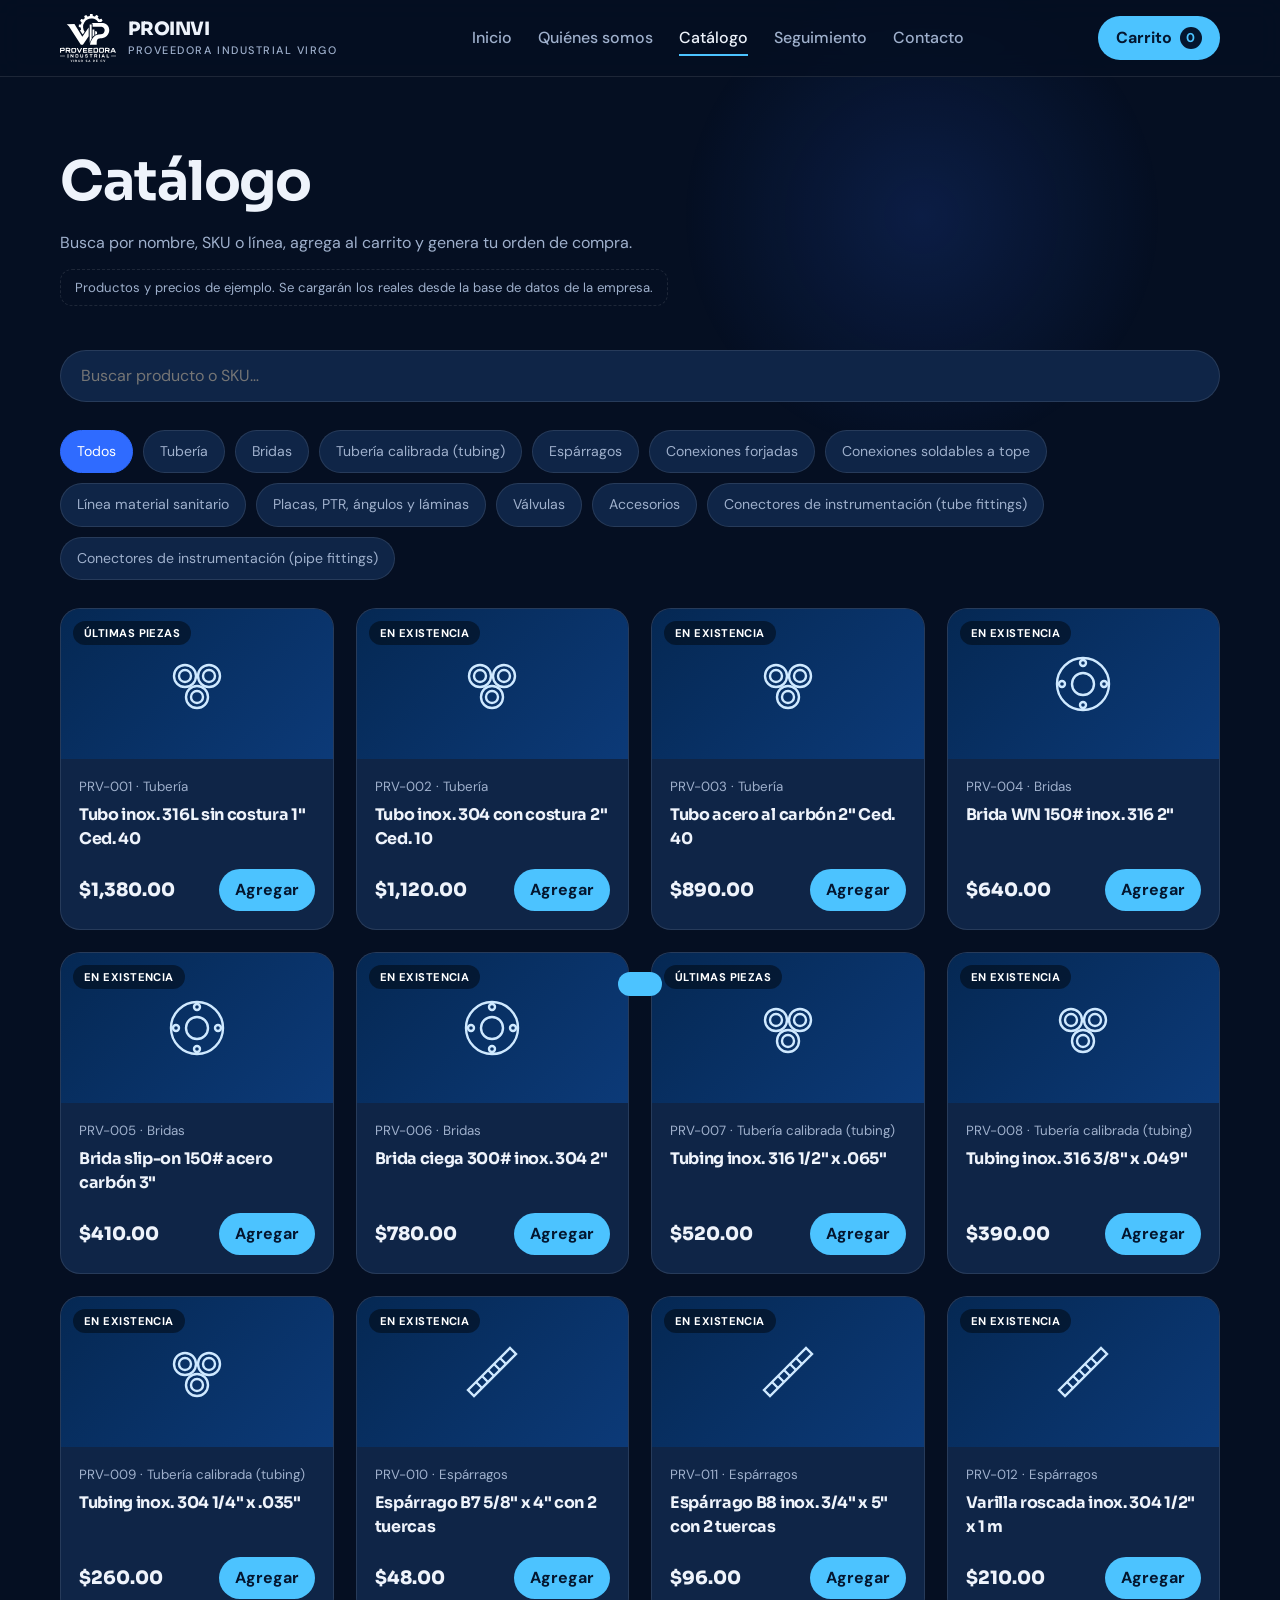
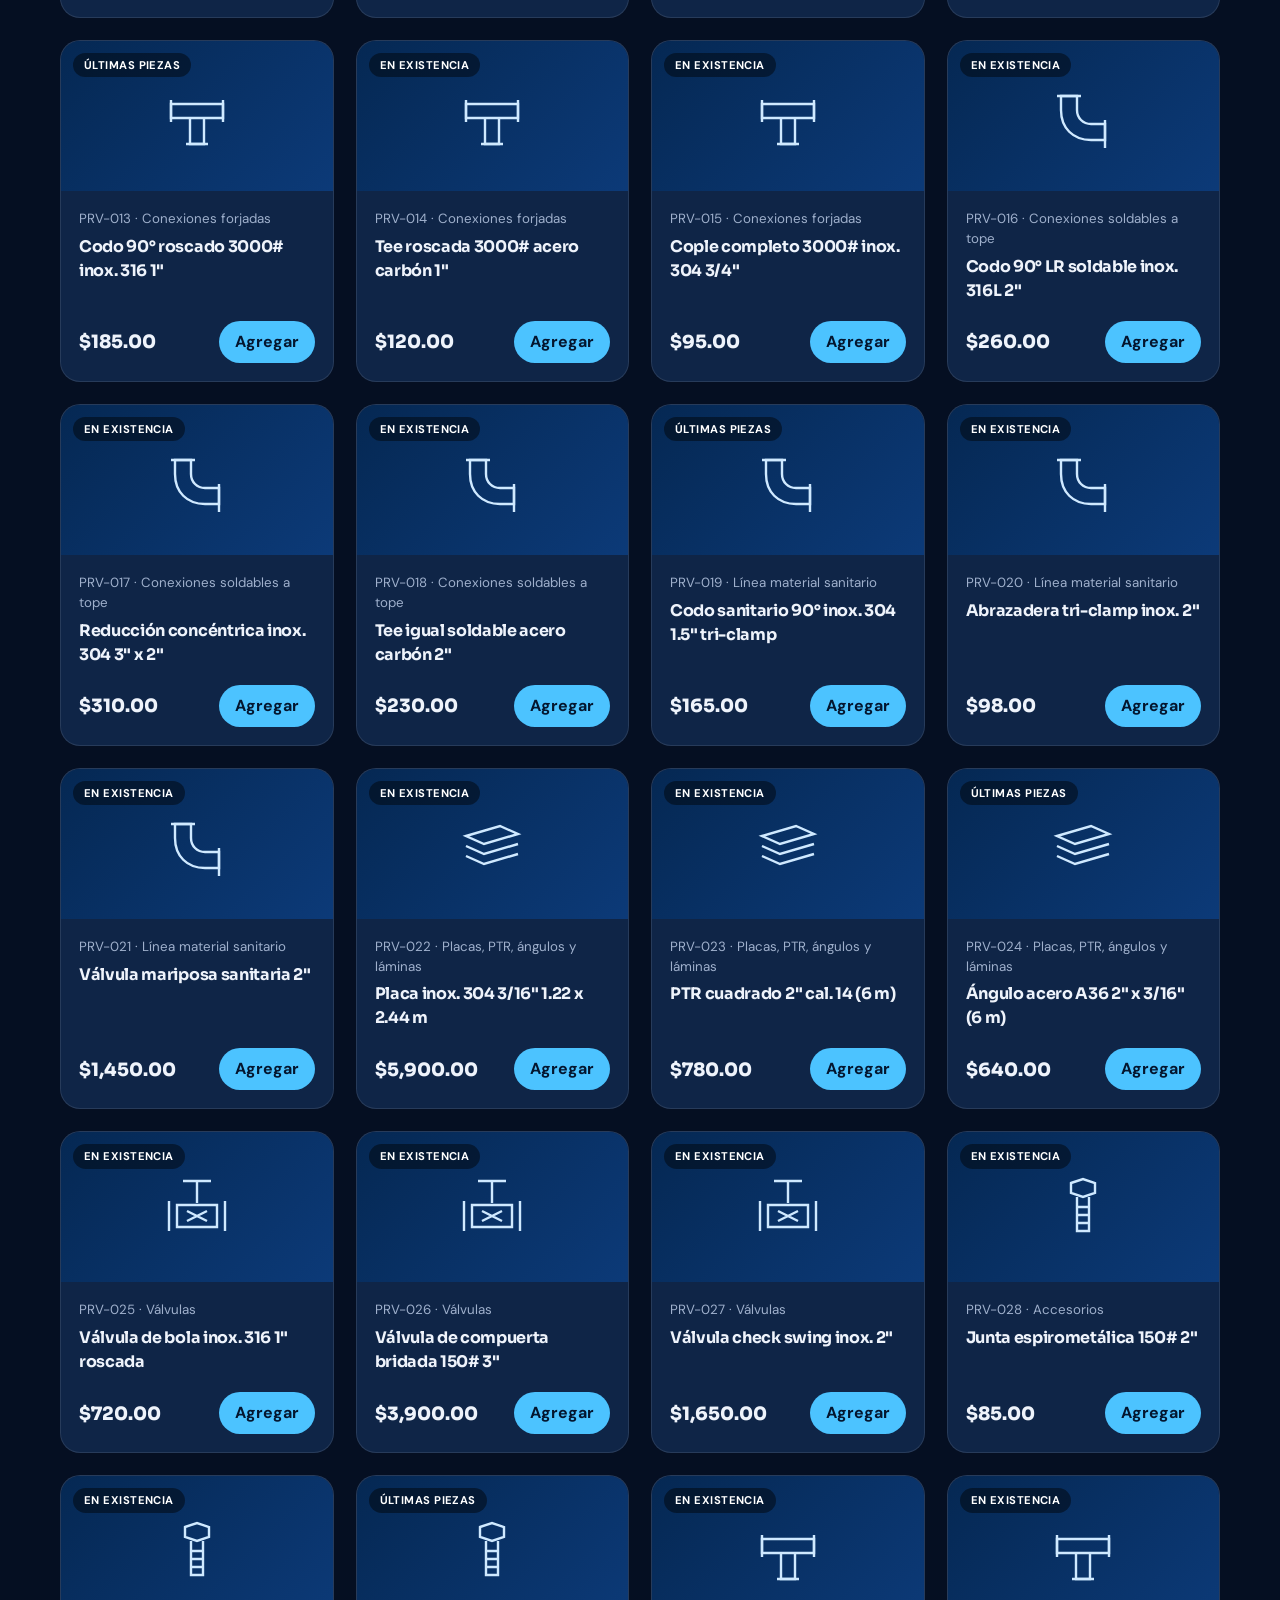
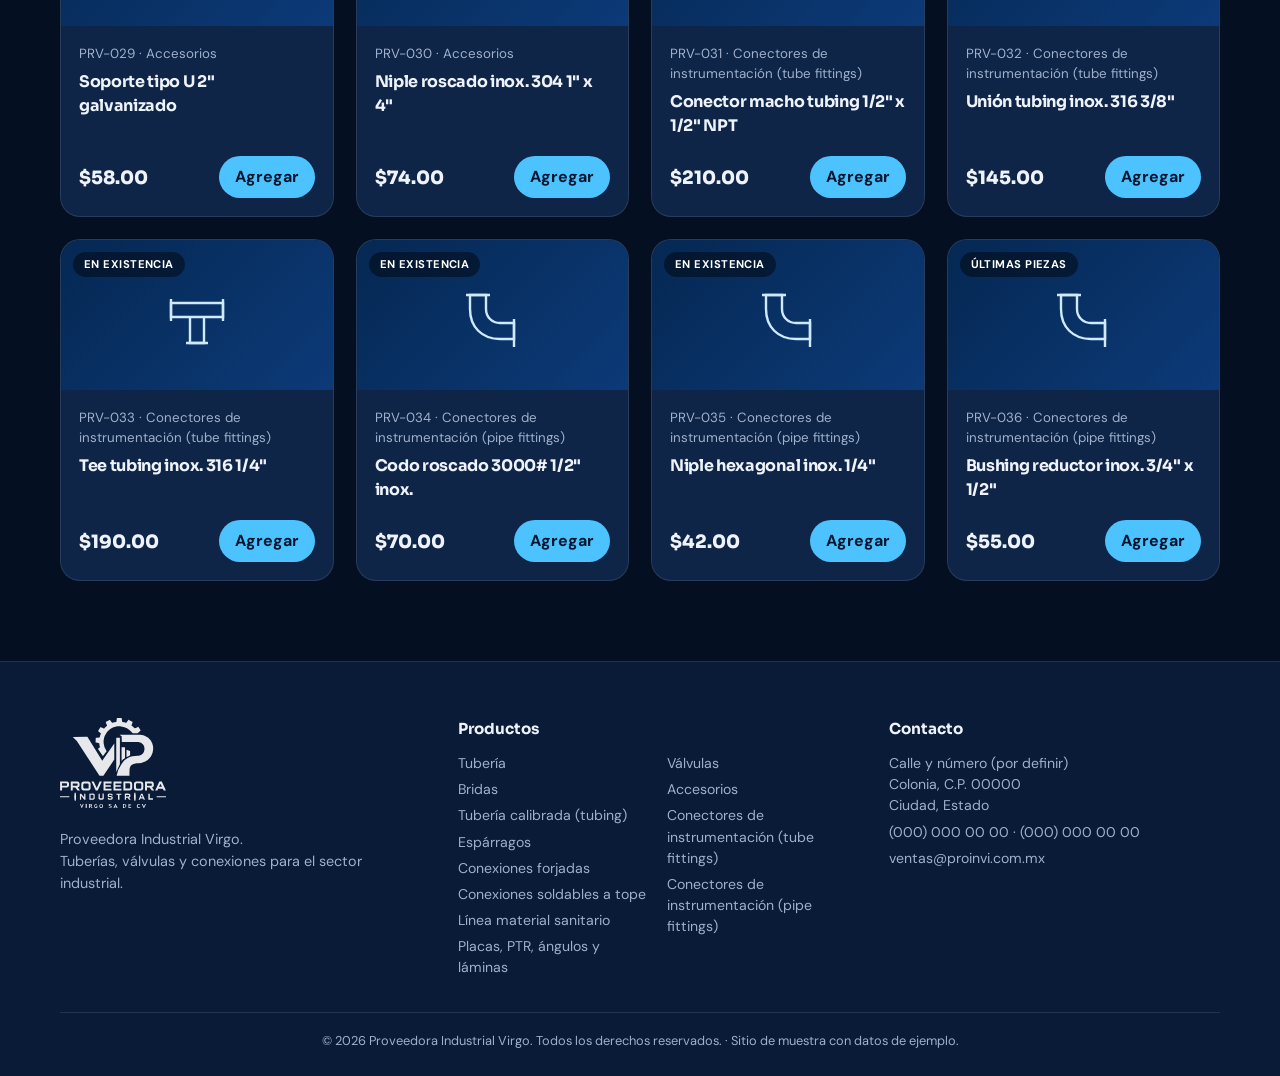
==== catalogo.html @ 3c8f29a6 "Add files via upload" ====
<!DOCTYPE html>
<html lang="es">
<head>
<meta charset="UTF-8">
<meta name="viewport" content="width=device-width, initial-scale=1">
<title>Catálogo | Proinvi</title>
<meta name="description" content="Catálogo en línea de tuberías, válvulas y conexiones industriales.">
<link rel="icon" href="assets/logo.svg" type="image/svg+xml">
<link rel="preconnect" href="https://fonts.googleapis.com">
<link href="https://fonts.googleapis.com/css2?family=DM+Sans:wght@400;500;700&family=Sora:wght@600;800&display=swap" rel="stylesheet">
<link rel="stylesheet" href="style.css">
</head>
<body data-page="catalogo">

<div class="page-h"><div class="wrap">
  <h1>Catálogo</h1>
  <p>Busca por nombre, SKU o línea, agrega al carrito y genera tu orden de compra.</p>
  <span class="note">Productos y precios de ejemplo. Se cargarán los reales desde la base de datos de la empresa.</span>
</div></div>

<section style="padding-top:34px">
  <div class="wrap">
    <div class="tools"><input class="search" id="q" type="search" placeholder="Buscar producto o SKU…"></div>
    <div class="chips" id="chips"></div>
    <div class="grid" id="grid"></div>
  </div>
</section>

<script src="app.js"></script>
</body>
</html>
---- style.css ----
:root{
  --bg:#050f22; --bg2:#0a1b38; --card:#0f2547; --line:rgba(255,255,255,.1);
  --txt:#eef3fb; --muted:#9fb0cc; --accent:#4cc3ff; --accent2:#2f6bff; --navy:#052853; --steel:#56595c;
  --r:20px;
}
*{box-sizing:border-box;margin:0;padding:0}
html{scroll-behavior:smooth}
body{font-family:'DM Sans',system-ui,sans-serif;background:var(--bg);color:var(--txt);line-height:1.5;overflow-x:hidden}
h1,h2,h3,.brand b{font-family:'Sora',sans-serif;letter-spacing:-.02em}
a{color:inherit;text-decoration:none}
button{font:inherit;cursor:pointer;border:0;color:inherit;background:none}
img{max-width:100%;display:block}
.wrap{max-width:1200px;margin:0 auto;padding:0 20px}

#glow{position:fixed;width:520px;height:520px;border-radius:50%;pointer-events:none;z-index:0;
  background:radial-gradient(circle,rgba(47,107,255,.16),transparent 65%);transform:translate(-50%,-50%);left:72%;top:24%;transition:left .25s,top .25s}
.scroll-progress{position:fixed;inset:0 0 auto;height:3px;z-index:80;pointer-events:none}
.scroll-progress span{display:block;width:100%;height:100%;background:linear-gradient(90deg,var(--accent2),var(--accent));transform:scaleX(0);transform-origin:left;will-change:transform}

/* ---------- header ---------- */
header{position:sticky;top:0;z-index:50;backdrop-filter:blur(14px);background:rgba(5,15,34,.78);border-bottom:1px solid var(--line)}
.nav{display:flex;align-items:center;justify-content:space-between;height:76px;gap:16px}
.brand{display:flex;align-items:center;gap:12px}
.brand .lg{display:grid;place-items:center}
.brand .lg img{height:48px;width:auto;filter:brightness(0) invert(1)}
.brand b{font-size:1.15rem;font-weight:800;line-height:1.1}
.brand small{display:block;font-family:'DM Sans';font-weight:500;font-size:.68rem;letter-spacing:.14em;color:var(--muted);text-transform:uppercase}
.nav ul{display:flex;gap:26px;list-style:none;font-weight:500;color:var(--muted)}
.nav ul a{padding:6px 0;border-bottom:2px solid transparent;transition:.2s}
.nav ul a:hover{color:var(--txt)}
.nav ul a.on{color:var(--txt);border-color:var(--accent)}
.cart-btn{background:var(--accent);color:#04162f;font-weight:700;padding:10px 18px;border-radius:999px;display:flex;gap:8px;align-items:center;transition:transform .2s}
.cart-btn:hover{transform:scale(1.05)}
.cart-btn b{background:#04162f;color:var(--accent);border-radius:999px;min-width:22px;height:22px;display:grid;place-items:center;font-size:.8rem}
.burger{display:none;width:42px;height:42px;border-radius:12px;background:var(--card);font-size:1.3rem}

/* ---------- hero ---------- */
.hero{position:relative;padding:84px 0 70px;overflow:hidden;z-index:1}
.pipes{position:absolute;inset:0;opacity:.5;background:
  repeating-linear-gradient(90deg,transparent 0 118px,rgba(255,255,255,.035) 118px 120px),
  linear-gradient(180deg,transparent 60%,rgba(5,15,34,.9))}
.blob{position:absolute;border-radius:50%;filter:blur(80px);opacity:.5;animation:float 14s ease-in-out infinite}
.b1{width:440px;height:440px;background:var(--accent2);top:-140px;right:-80px}
.b2{width:320px;height:320px;background:var(--accent);bottom:-160px;left:-60px;animation-delay:-5s;opacity:.28}
@keyframes float{50%{transform:translate(40px,30px) scale(1.12)}}
.hero .wrap{position:relative;display:grid;grid-template-columns:1.2fr .8fr;gap:50px;align-items:center}
.tag{display:inline-flex;gap:8px;align-items:center;border:1px solid var(--line);background:rgba(255,255,255,.05);padding:7px 14px;border-radius:999px;font-size:.85rem;color:var(--muted)}
.tag i{width:8px;height:8px;border-radius:50%;background:var(--accent);box-shadow:0 0 12px var(--accent);animation:pulse 1.6s infinite}
@keyframes pulse{50%{opacity:.35}}
.hero h1{font-size:clamp(2.3rem,5.2vw,4.2rem);line-height:1.05;margin:22px 0}
.hero h1 em{font-style:normal;background:linear-gradient(90deg,var(--accent),#9be3ff);-webkit-background-clip:text;background-clip:text;color:transparent}
.hero p{color:var(--muted);font-size:1.1rem;max-width:540px}
.cta{display:flex;gap:14px;margin-top:32px;flex-wrap:wrap}
.btn{display:inline-block;padding:14px 26px;border-radius:999px;font-weight:700;transition:transform .2s,box-shadow .2s;text-align:center}
.btn:hover{transform:translateY(-3px)}
.btn.p{background:var(--accent);color:#04162f;box-shadow:0 10px 30px -8px rgba(76,195,255,.6)}
.btn.g{border:1px solid var(--line);background:rgba(255,255,255,.05)}
.stats{display:grid;gap:16px}
.stat{background:var(--card);border:1px solid var(--line);border-radius:var(--r);padding:22px 26px}
.stat{transition:transform .28s,border-color .28s,box-shadow .28s}
.stat:hover{transform:translateY(-5px);border-color:rgba(76,195,255,.38);box-shadow:0 16px 34px rgba(0,0,0,.2)}
.stat strong{font-family:'Sora';font-size:2.2rem;color:var(--accent)}
.stat span{color:var(--muted)}
.stat:nth-child(2){transform:translateX(26px)}
.stat:nth-child(2):hover{transform:translate(26px,-5px)}

.marquee{border-block:1px solid var(--line);background:var(--bg2);overflow:hidden;white-space:nowrap;position:relative;z-index:1}
.marquee div{display:inline-block;padding:16px 0;animation:slide 32s linear infinite;font-family:'Sora';font-weight:600;color:var(--muted)}
.marquee:hover div{animation-play-state:paused}
.marquee span{margin:0 28px}.marquee span::after{content:"✦";margin-left:56px;color:var(--accent)}
@keyframes slide{to{transform:translateX(-50%)}}

section{position:relative;z-index:1;padding:80px 0}
.alt{background:var(--bg2)}
.sec-h{display:flex;justify-content:space-between;align-items:end;gap:20px;flex-wrap:wrap;margin-bottom:34px}
.sec-h h2{font-size:clamp(1.8rem,3.4vw,2.7rem)}
.sec-h p{color:var(--muted)}
.page-h{padding:64px 0 10px;position:relative;z-index:1}
.page-h h1{font-size:clamp(2rem,4.4vw,3.4rem)}
.page-h p{color:var(--muted);margin-top:8px;max-width:640px}
.note{font-size:.82rem;color:var(--muted);border:1px dashed var(--line);border-radius:12px;padding:8px 14px;display:inline-block;margin-top:14px}

/* ---------- categorías (inicio) ---------- */
.cats{display:grid;grid-template-columns:repeat(auto-fill,minmax(250px,1fr));gap:20px}
.cat{background:var(--card);border:1px solid var(--line);border-radius:var(--r);padding:22px;display:flex;flex-direction:column;gap:14px;transition:transform .3s cubic-bezier(.2,.8,.2,1),border-color .25s,box-shadow .3s}
.cat:hover{transform:translateY(-8px);border-color:var(--accent)}
.cat .ic{height:120px;border-radius:14px;background:linear-gradient(135deg,var(--navy),#0c3a78);display:grid;place-items:center;color:#cfe9ff;overflow:hidden;position:relative}
.cat .ic svg{width:70px;height:70px;transition:transform .35s cubic-bezier(.2,.8,.2,1)}
.cat:hover .ic svg{transform:translateY(-5px) scale(1.08) rotate(-3deg)}
.cat .ic::after,.thumb::after{content:"";position:absolute;inset:0;background:linear-gradient(120deg,transparent 30%,rgba(255,255,255,.2) 50%,transparent 70%);transform:translateX(-120%);transition:transform .7s}
.cat:hover .ic::after,.prod:hover .thumb::after{transform:translateX(120%)}
.cat h3{font-size:1rem;text-transform:uppercase;letter-spacing:0;min-height:2.6em}
.cat .more{margin-top:auto;border:1px solid var(--line);border-radius:10px;padding:9px 0;text-align:center;font-weight:700;font-size:.82rem;letter-spacing:.06em;transition:.2s}
.cat:hover .more{background:var(--accent);color:#04162f;border-color:var(--accent)}

/* ---------- features ---------- */
.feats{display:grid;grid-template-columns:repeat(auto-fit,minmax(260px,1fr));gap:22px}
.feat{background:var(--card);border:1px solid var(--line);border-radius:var(--r);padding:30px;transition:transform .28s,border-color .28s,box-shadow .28s}
.feat:hover{transform:translateY(-6px);border-color:rgba(76,195,255,.38);box-shadow:0 16px 34px rgba(0,0,0,.18)}
.feat svg{width:46px;height:46px;color:var(--accent);margin-bottom:14px}
.feat svg{transition:transform .3s}
.feat:hover svg{transform:scale(1.08) rotate(-6deg)}
.feat h3{margin-bottom:6px}
.feat p{color:var(--muted);font-size:.96rem}

/* ---------- quiénes somos ---------- */
.split{display:grid;grid-template-columns:1fr 1fr;border:1px solid var(--line);border-radius:28px;overflow:hidden;margin-bottom:22px}
.split .img{min-height:280px;background:linear-gradient(135deg,var(--navy),#0c3a78);display:grid;place-items:center;color:rgba(255,255,255,.35);font-size:.85rem;text-align:center;padding:20px}
.split .txt{padding:44px;background:var(--card)}
.split .txt h2{margin-bottom:12px;font-size:2rem}
.split .txt p{color:var(--muted)}
.split.rev .img{order:2}
.split.navy .txt{background:var(--navy)}
.values{display:grid;grid-template-columns:repeat(auto-fit,minmax(220px,1fr));gap:18px;margin-top:10px}
.values div{background:var(--card);border:1px solid var(--line);border-radius:var(--r);padding:22px}
.values b{font-family:'Sora';color:var(--accent)}
.values p{color:var(--muted);font-size:.95rem;margin-top:4px}

/* ---------- catálogo ---------- */
.tools{display:flex;gap:14px;flex-wrap:wrap;margin-bottom:28px}
.search{flex:1;min-width:220px;background:var(--card);border:1px solid var(--line);border-radius:999px;padding:13px 20px;color:var(--txt);font:inherit;outline:none}
.search:focus{border-color:var(--accent2)}
.chips{display:flex;gap:10px;flex-wrap:wrap;margin-bottom:28px}
.chip{padding:10px 16px;border-radius:999px;background:var(--card);border:1px solid var(--line);color:var(--muted);font-size:.88rem;transition:.2s}
.chip.on,.chip:hover{background:var(--accent2);color:#fff;border-color:var(--accent2)}
.grid{display:grid;grid-template-columns:repeat(auto-fill,minmax(250px,1fr));gap:22px}
.prod{background:var(--card);border:1px solid var(--line);border-radius:var(--r);overflow:hidden;transition:transform .25s,border-color .25s;display:flex;flex-direction:column}
.prod:hover{transform:translateY(-7px);border-color:var(--accent);box-shadow:0 18px 38px rgba(0,0,0,.22)}
.prod.rv{transition-delay:var(--card-delay,0ms),var(--card-delay,0ms),var(--card-delay,0ms)}
.prod.rv:hover{transition-delay:0ms}
.thumb{height:150px;display:grid;place-items:center;background:linear-gradient(135deg,var(--navy),#0c3a78);color:#cfe9ff;position:relative;overflow:hidden}
.thumb svg{width:64px;height:64px;transition:transform .35s cubic-bezier(.2,.8,.2,1),filter .35s}
.prod:hover .thumb svg{transform:translateY(-4px) scale(1.1);filter:drop-shadow(0 8px 12px rgba(76,195,255,.24))}
.badge{position:absolute;top:12px;left:12px;background:rgba(0,0,0,.45);padding:4px 11px;border-radius:999px;font-size:.7rem;font-weight:700;letter-spacing:.04em;color:#fff;text-transform:uppercase}
.pbody{padding:18px;display:flex;flex-direction:column;gap:6px;flex:1}
.pbody small{color:var(--muted)}
.pbody h3{font-size:1rem}
.pfoot{margin-top:auto;display:flex;justify-content:space-between;align-items:center;padding-top:12px}
.price{font-family:'Sora';font-weight:800;font-size:1.15rem}
.add{background:var(--accent);color:#04162f;font-weight:700;padding:9px 16px;border-radius:999px;transition:transform .18s,box-shadow .18s}
.add:hover{transform:translateY(-2px);box-shadow:0 7px 18px rgba(76,195,255,.25)}
.add:active{transform:scale(.9)}
.empty{grid-column:1/-1;text-align:center;color:var(--muted);padding:50px}

/* ---------- cómo comprar / seguimiento ---------- */
.steps{display:grid;grid-template-columns:repeat(auto-fit,minmax(220px,1fr));gap:20px}
.step{background:var(--card);border:1px solid var(--line);border-radius:var(--r);padding:26px;transition:transform .28s,border-color .28s}
.step:hover{transform:translateY(-5px);border-color:rgba(76,195,255,.38)}
.step b{font-family:'Sora';font-size:2.6rem;color:var(--accent2)}
.step h3{margin:6px 0}
.step p{color:var(--muted);font-size:.96rem}
.pay{display:flex;gap:12px;flex-wrap:wrap;margin-top:18px}
.pay span{border:1px solid var(--line);background:var(--card);padding:9px 16px;border-radius:12px;color:var(--muted);font-size:.9rem}
.track{background:linear-gradient(135deg,var(--bg2),var(--card));border:1px solid var(--line);border-radius:28px;padding:44px}
.trackform{display:flex;gap:12px;flex-wrap:wrap;margin:22px 0}
.trackform input{flex:1;min-width:220px;background:var(--bg);border:1px solid var(--line);border-radius:999px;padding:14px 20px;color:var(--txt);font:inherit;outline:none}
.stepper{display:grid;grid-template-columns:repeat(4,1fr);gap:8px;margin-top:20px}
.st{text-align:center;color:var(--muted);font-size:.9rem;position:relative;padding-top:34px}
.st::before{content:"";position:absolute;top:8px;left:50%;width:18px;height:18px;border-radius:50%;background:var(--bg);border:2px solid var(--line);transform:translateX(-50%);z-index:1}
.st::after{content:"";position:absolute;top:16px;left:-50%;width:100%;height:2px;background:var(--line)}
.st:first-child::after{display:none}
.st.done{color:var(--txt)}
.st.done::before{background:var(--accent);border-color:var(--accent);box-shadow:0 0 14px var(--accent)}
.st.done::after{background:var(--accent)}
#trackMsg{color:var(--muted)}

/* ---------- contacto ---------- */
.ccards{display:grid;grid-template-columns:repeat(auto-fit,minmax(230px,1fr));gap:20px;margin-bottom:24px}
.ccard{background:var(--card);border:1px solid var(--line);border-radius:var(--r);padding:26px;text-align:center}
.ccard svg{width:38px;height:38px;color:var(--accent);margin:0 auto 10px}
.ccard h3{font-size:.95rem;text-transform:uppercase;margin-bottom:8px}
.ccard p{color:var(--muted);font-size:.95rem}
.cgrid{display:grid;grid-template-columns:1fr 1fr;gap:20px}
.ph{min-height:340px;border-radius:var(--r);border:1px dashed var(--line);background:linear-gradient(135deg,var(--navy),#0c3a78);display:grid;place-items:center;color:rgba(255,255,255,.4);text-align:center;padding:20px}
.cform{background:var(--card);border:1px solid var(--line);border-radius:var(--r);padding:28px}
.cform h3{margin-bottom:6px}
.cform label,.mbox label{display:block;font-size:.85rem;color:var(--muted);margin:12px 0 5px}
.cform input,.cform textarea,.mbox input:not([type=checkbox]),.mbox select{width:100%;background:var(--bg);border:1px solid var(--line);border-radius:12px;padding:12px 14px;color:var(--txt);font:inherit;outline:none}
.cform textarea{min-height:110px;resize:vertical}
.cform input:focus,.cform textarea:focus,.mbox input:focus,.mbox select:focus{border-color:var(--accent2)}
.cform .btn{width:100%;margin-top:18px}

/* ---------- footer ---------- */
footer{border-top:1px solid var(--line);padding:56px 0 26px;color:var(--muted);position:relative;z-index:1;background:var(--bg2)}
.fgrid{display:grid;grid-template-columns:1.1fr 1.2fr 1fr;gap:34px}
footer h4{color:var(--txt);font-family:'Sora';margin-bottom:12px;font-size:.95rem}
footer li{list-style:none;font-size:.88rem;margin-bottom:5px}
footer li a:hover{color:var(--accent)}
footer .cols{columns:2;column-gap:20px}
.flogo{display:inline-block}
.flogo img{height:90px;width:auto;filter:brightness(0) invert(1);opacity:.9}
.copy{margin-top:34px;padding-top:18px;border-top:1px solid var(--line);font-size:.8rem;text-align:center}

/* ---------- carrito / modal / toast ---------- */
.veil{position:fixed;inset:0;background:rgba(0,0,0,.6);opacity:0;pointer-events:none;transition:.3s;z-index:90}
.veil.on{opacity:1;pointer-events:auto}
.drawer{position:fixed;top:0;right:0;height:100%;width:min(420px,100%);background:var(--bg2);z-index:100;transform:translateX(105%);transition:transform .35s cubic-bezier(.2,.8,.2,1);display:flex;flex-direction:column;border-left:1px solid var(--line)}
.drawer.on{transform:none}
.dh{padding:22px;display:flex;justify-content:space-between;align-items:center;border-bottom:1px solid var(--line)}
.dh button{background:var(--card);width:36px;height:36px;border-radius:50%}
.items{flex:1;overflow:auto;padding:16px 22px}
.it{display:grid;grid-template-columns:1fr auto;gap:6px;padding:14px 0;border-bottom:1px solid var(--line)}
.it small{color:var(--muted)}
.qty{display:flex;gap:10px;align-items:center;margin-top:6px}
.qty button{width:28px;height:28px;border-radius:50%;background:var(--card)}
.df{padding:22px;border-top:1px solid var(--line)}
.tot{display:flex;justify-content:space-between;font-family:'Sora';font-weight:800;font-size:1.3rem;margin-bottom:14px}
.df .btn{width:100%}
.clear-cart{display:block;margin:12px auto 0;padding:7px 12px;border-radius:9px;color:var(--muted);font-size:.85rem;transition:color .2s,background .2s}
.clear-cart:not(:disabled):hover{color:#ff9a9a;background:rgba(255,100,100,.08)}
.clear-cart:disabled{opacity:.4;cursor:not-allowed}
.modal{position:fixed;inset:0;z-index:120;display:none;place-items:center;padding:20px;background:rgba(0,0,0,.7)}
.modal.on{display:grid}
.mbox{background:var(--bg2);border:1px solid var(--line);border-radius:26px;padding:32px;width:min(520px,100%);max-height:92vh;overflow:auto;animation:pop .3s}
@keyframes pop{from{transform:scale(.92);opacity:0}}
.mbox h2{margin-bottom:16px}
.mbox .btn{width:100%;margin-top:20px}
.chk{display:flex;gap:10px;align-items:center;margin-top:14px;color:var(--muted);font-size:.9rem}
.folio{font-family:'Sora';font-size:1.8rem;color:var(--accent);margin:10px 0}
.toast{position:fixed;bottom:24px;left:50%;transform:translate(-50%,120px);background:var(--accent);color:#04162f;font-weight:700;padding:12px 22px;border-radius:999px;z-index:200;transition:transform .35s}
.toast.on{transform:translate(-50%,0)}

.rv{opacity:0;transform:translateY(34px);transition:opacity .7s,transform .7s}
.rv.in{opacity:1;transform:none}

@media(max-width:860px){
  .hero .wrap,.split,.cgrid,.fgrid{grid-template-columns:1fr}
  .hero{padding:84px 0 70px}
  .split.rev .img{order:0}
  .nav ul{display:none;position:absolute;top:76px;left:0;right:0;flex-direction:column;gap:0;background:var(--bg2);border-bottom:1px solid var(--line);padding:8px 20px}
  .nav ul.open{display:flex}
  .nav ul li a{display:block;padding:14px 0}
  .burger{display:block}
  .brand small{display:none}
  .stat:nth-child(2){transform:none}
  .track{padding:26px}
  .split .txt{padding:28px}
}
@media(prefers-reduced-motion:reduce){
  *,*::before,*::after{animation:none!important;scroll-behavior:auto!important;transition:none!important}
  .rv{opacity:1;transform:none}
}
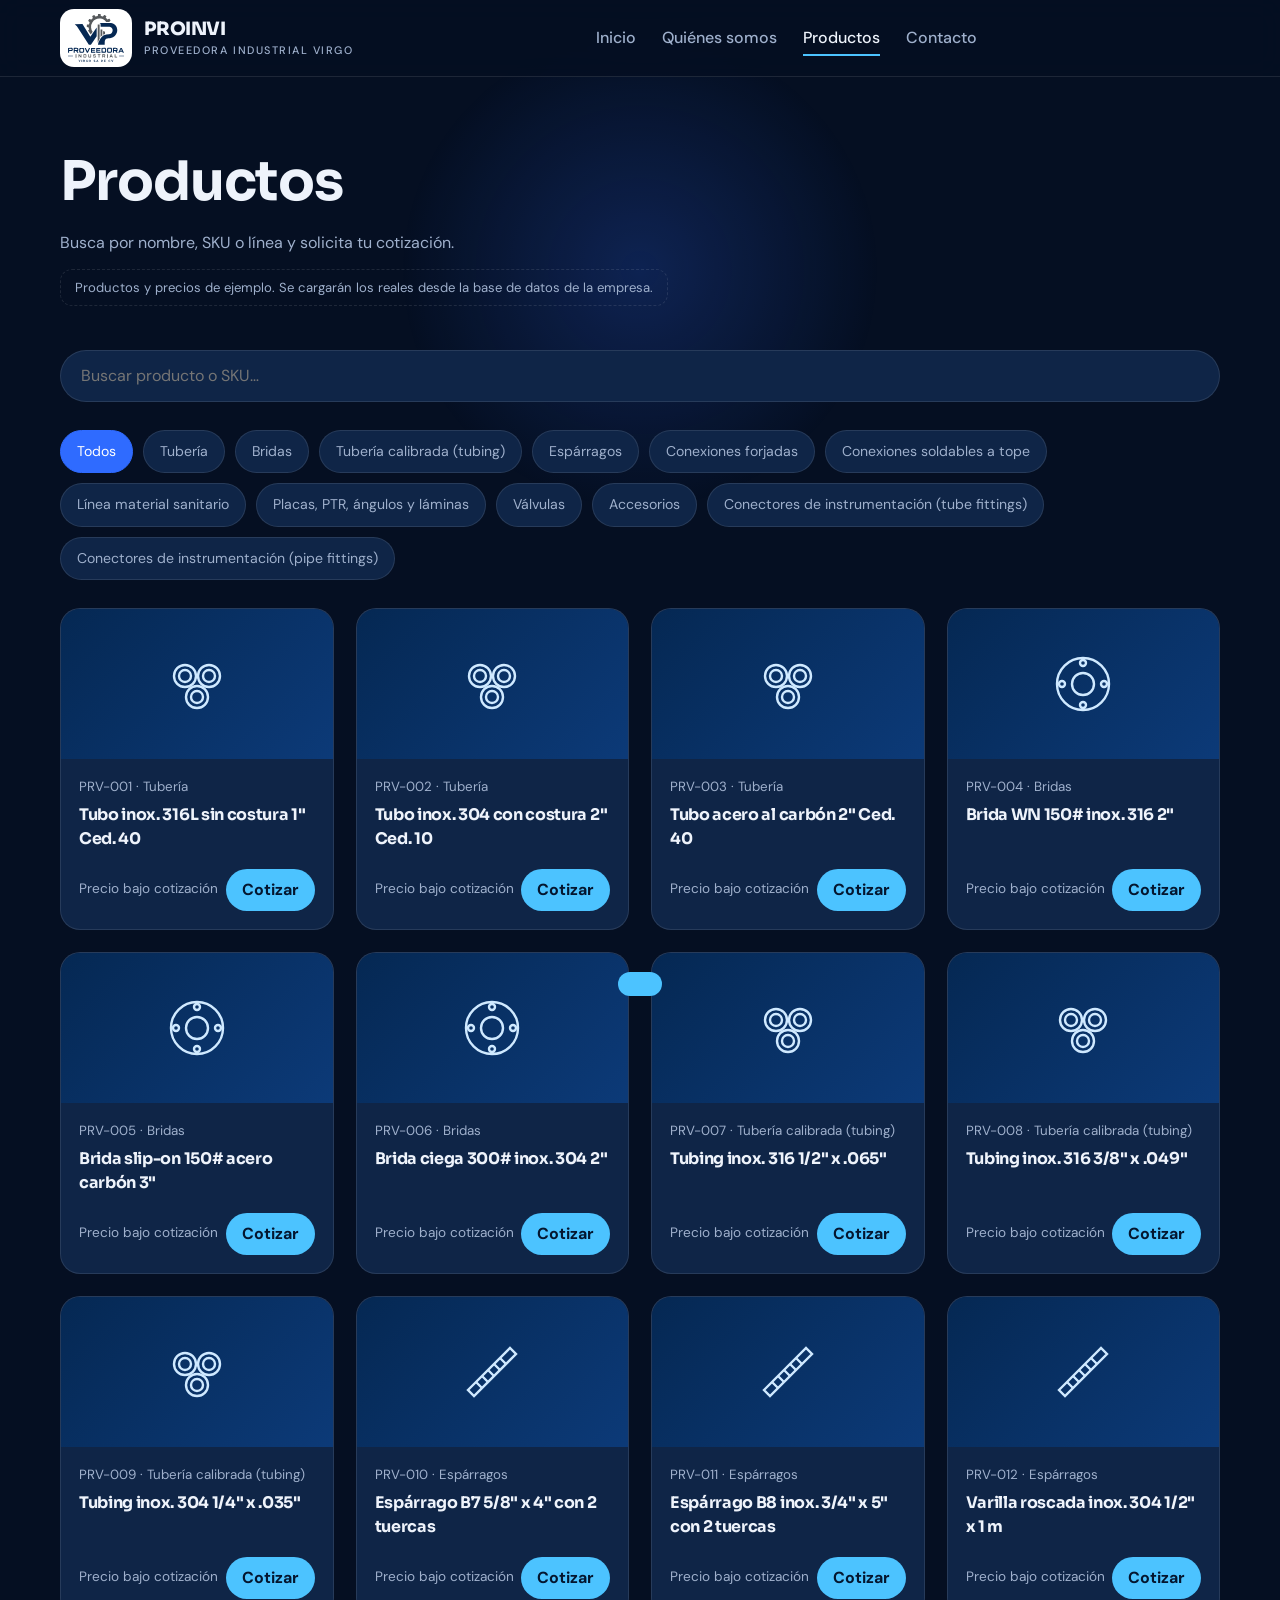
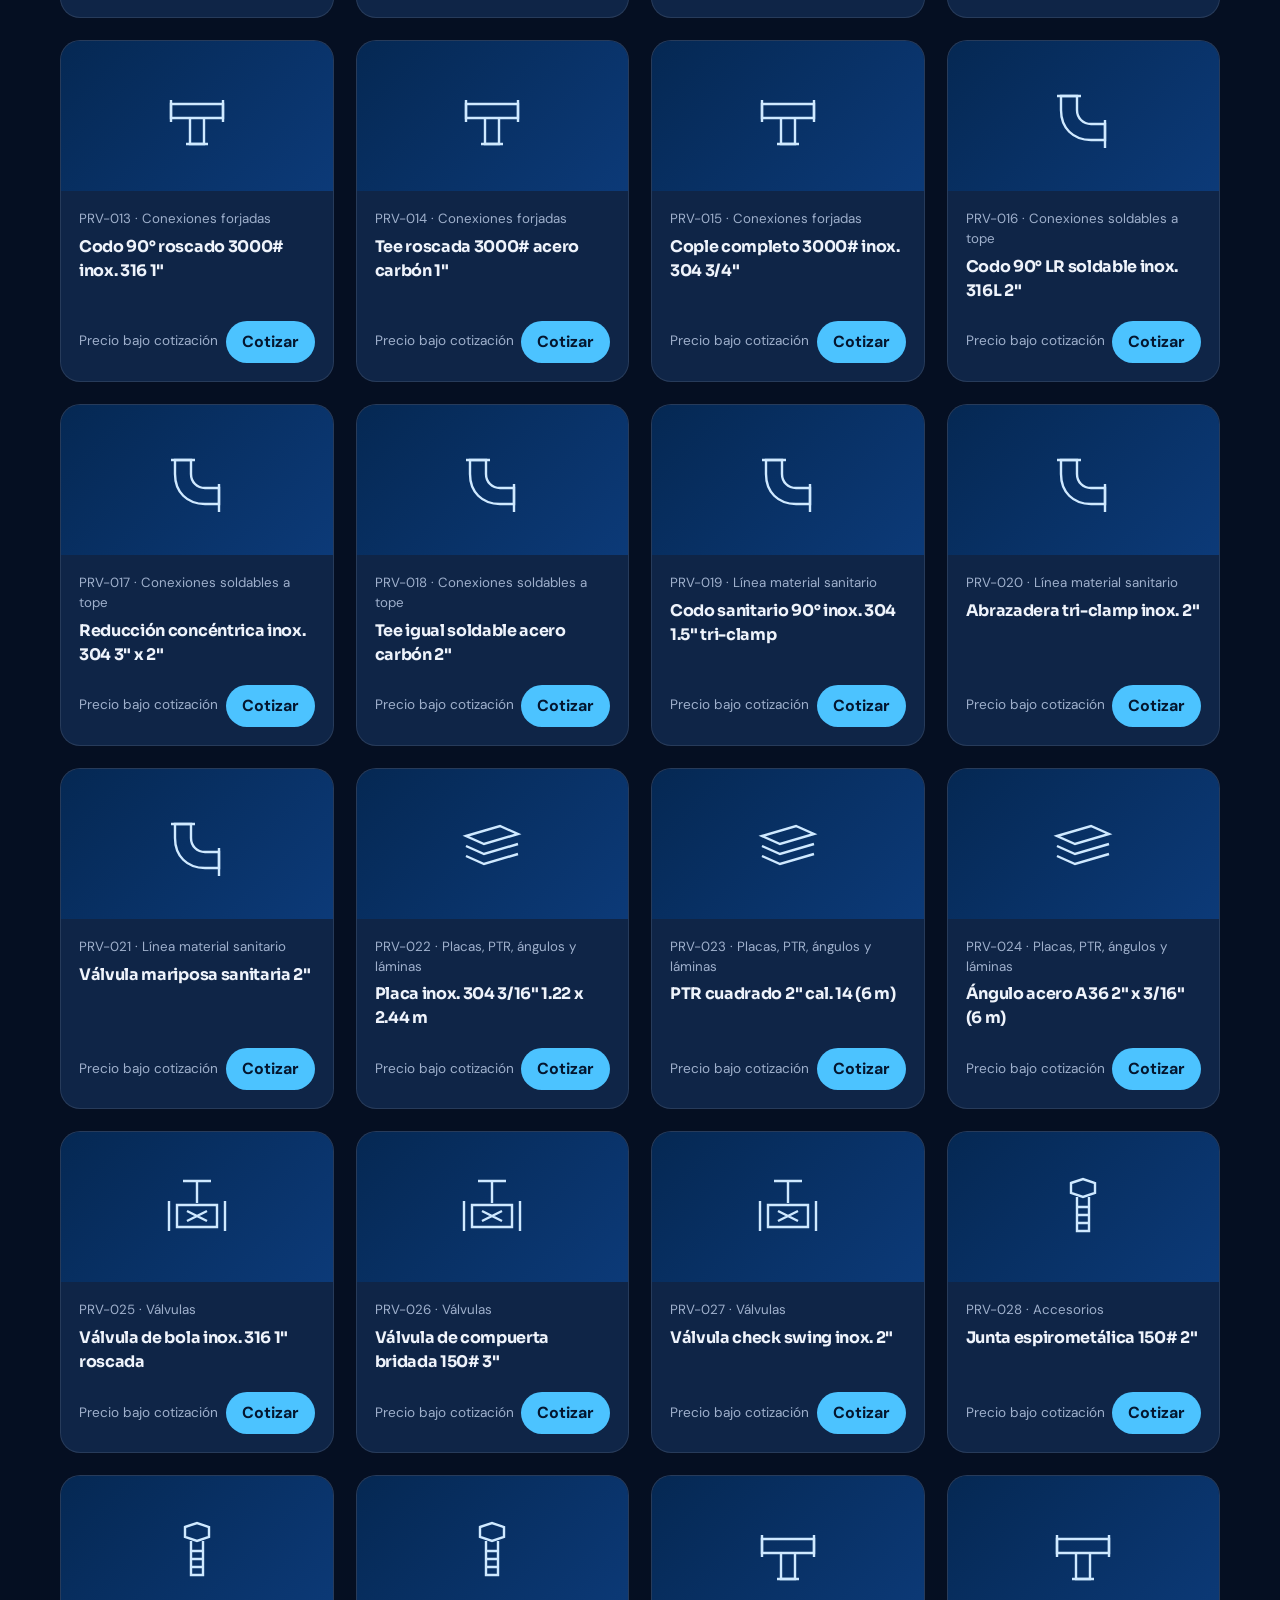
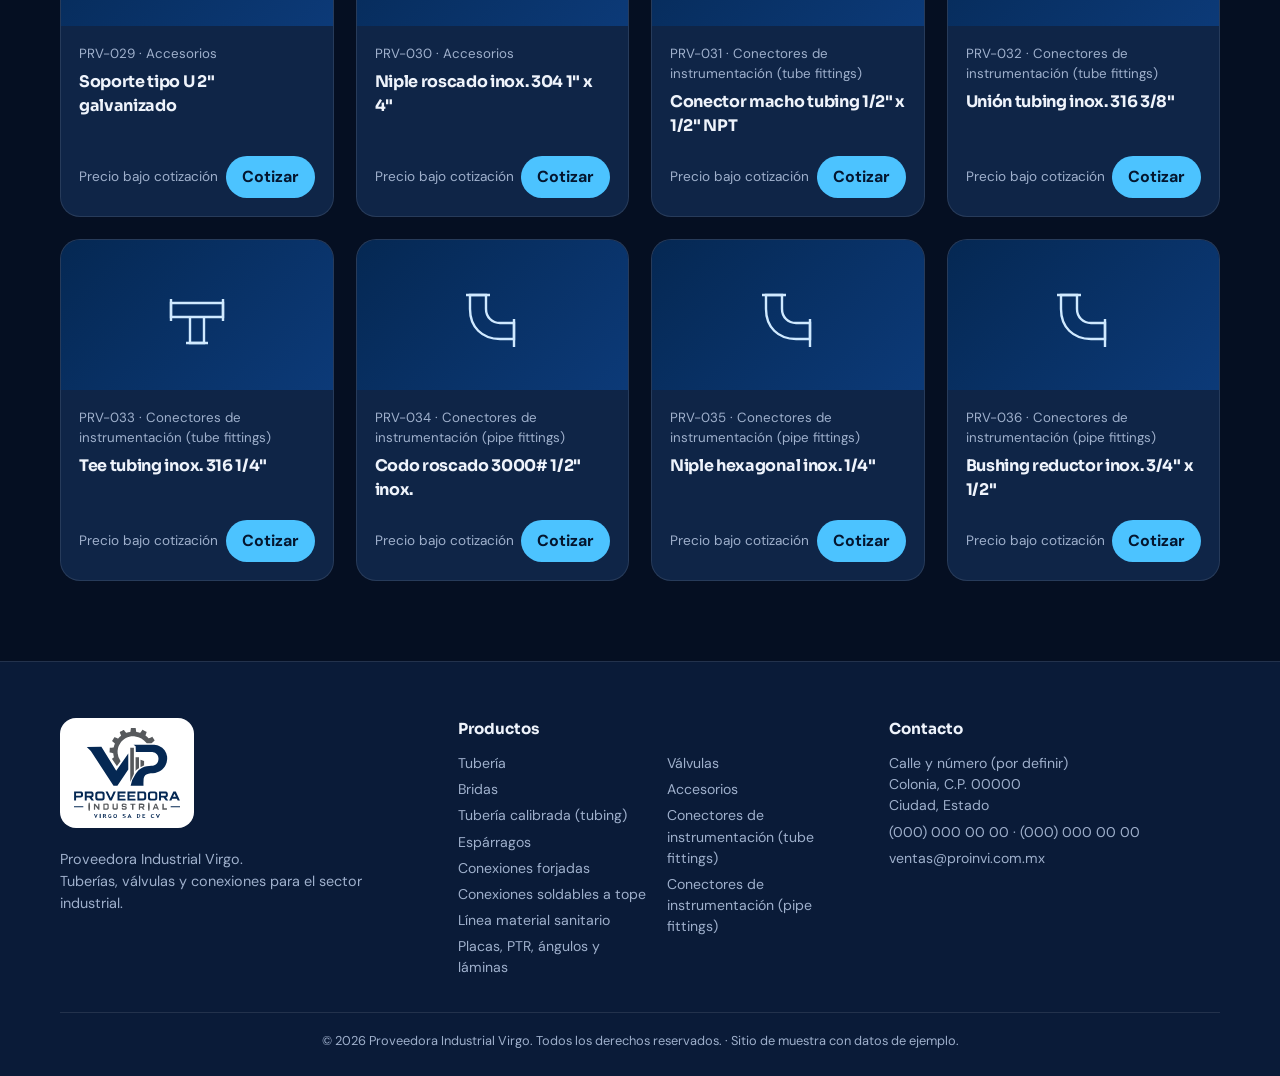
==== commit c9b27f1c: "Add files via upload" ====
--- a/catalogo.html
+++ b/catalogo.html
@@ -13,8 +13,8 @@
 <body data-page="catalogo">
 
 <div class="page-h"><div class="wrap">
-  <h1>Catálogo</h1>
-  <p>Busca por nombre, SKU o línea, agrega al carrito y genera tu orden de compra.</p>
+  <h1>Productos</h1>
+  <p data-nostore>Busca por nombre, SKU o línea y solicita tu cotización.</p><p data-store>Busca por nombre, SKU o línea, agrega al carrito y genera tu orden de compra.</p>
   <span class="note">Productos y precios de ejemplo. Se cargarán los reales desde la base de datos de la empresa.</span>
 </div></div>
 
--- a/style.css
+++ b/style.css
@@ -13,16 +13,14 @@
 .wrap{max-width:1200px;margin:0 auto;padding:0 20px}
 
 #glow{position:fixed;width:520px;height:520px;border-radius:50%;pointer-events:none;z-index:0;
-  background:radial-gradient(circle,rgba(47,107,255,.16),transparent 65%);transform:translate(-50%,-50%);left:72%;top:24%;transition:left .25s,top .25s}
-.scroll-progress{position:fixed;inset:0 0 auto;height:3px;z-index:80;pointer-events:none}
-.scroll-progress span{display:block;width:100%;height:100%;background:linear-gradient(90deg,var(--accent2),var(--accent));transform:scaleX(0);transform-origin:left;will-change:transform}
+  background:radial-gradient(circle,rgba(47,107,255,.22),transparent 65%);transform:translate(-50%,-50%);left:50%;top:30%;transition:left .25s,top .25s}
 
 /* ---------- header ---------- */
 header{position:sticky;top:0;z-index:50;backdrop-filter:blur(14px);background:rgba(5,15,34,.78);border-bottom:1px solid var(--line)}
 .nav{display:flex;align-items:center;justify-content:space-between;height:76px;gap:16px}
 .brand{display:flex;align-items:center;gap:12px}
-.brand .lg{display:grid;place-items:center}
-.brand .lg img{height:48px;width:auto;filter:brightness(0) invert(1)}
+.brand .lg{background:#fff;border-radius:14px;padding:5px 8px;display:grid;place-items:center}
+.brand .lg img{height:48px;width:auto}
 .brand b{font-size:1.15rem;font-weight:800;line-height:1.1}
 .brand small{display:block;font-family:'DM Sans';font-weight:500;font-size:.68rem;letter-spacing:.14em;color:var(--muted);text-transform:uppercase}
 .nav ul{display:flex;gap:26px;list-style:none;font-weight:500;color:var(--muted)}
@@ -57,16 +55,12 @@
 .btn.g{border:1px solid var(--line);background:rgba(255,255,255,.05)}
 .stats{display:grid;gap:16px}
 .stat{background:var(--card);border:1px solid var(--line);border-radius:var(--r);padding:22px 26px}
-.stat{transition:transform .28s,border-color .28s,box-shadow .28s}
-.stat:hover{transform:translateY(-5px);border-color:rgba(76,195,255,.38);box-shadow:0 16px 34px rgba(0,0,0,.2)}
 .stat strong{font-family:'Sora';font-size:2.2rem;color:var(--accent)}
 .stat span{color:var(--muted)}
 .stat:nth-child(2){transform:translateX(26px)}
-.stat:nth-child(2):hover{transform:translate(26px,-5px)}
 
 .marquee{border-block:1px solid var(--line);background:var(--bg2);overflow:hidden;white-space:nowrap;position:relative;z-index:1}
 .marquee div{display:inline-block;padding:16px 0;animation:slide 32s linear infinite;font-family:'Sora';font-weight:600;color:var(--muted)}
-.marquee:hover div{animation-play-state:paused}
 .marquee span{margin:0 28px}.marquee span::after{content:"✦";margin-left:56px;color:var(--accent)}
 @keyframes slide{to{transform:translateX(-50%)}}
 
@@ -82,11 +76,10 @@
 
 /* ---------- categorías (inicio) ---------- */
 .cats{display:grid;grid-template-columns:repeat(auto-fill,minmax(250px,1fr));gap:20px}
-.cat{background:var(--card);border:1px solid var(--line);border-radius:var(--r);padding:22px;display:flex;flex-direction:column;gap:14px;transition:transform .3s cubic-bezier(.2,.8,.2,1),border-color .25s,box-shadow .3s}
+.cat{background:var(--card);border:1px solid var(--line);border-radius:var(--r);padding:22px;display:flex;flex-direction:column;gap:14px;transition:transform .25s,border-color .25s}
 .cat:hover{transform:translateY(-8px);border-color:var(--accent)}
 .cat .ic{height:120px;border-radius:14px;background:linear-gradient(135deg,var(--navy),#0c3a78);display:grid;place-items:center;color:#cfe9ff;overflow:hidden;position:relative}
-.cat .ic svg{width:70px;height:70px;transition:transform .35s cubic-bezier(.2,.8,.2,1)}
-.cat:hover .ic svg{transform:translateY(-5px) scale(1.08) rotate(-3deg)}
+.cat .ic svg{width:70px;height:70px}
 .cat .ic::after,.thumb::after{content:"";position:absolute;inset:0;background:linear-gradient(120deg,transparent 30%,rgba(255,255,255,.2) 50%,transparent 70%);transform:translateX(-120%);transition:transform .7s}
 .cat:hover .ic::after,.prod:hover .thumb::after{transform:translateX(120%)}
 .cat h3{font-size:1rem;text-transform:uppercase;letter-spacing:0;min-height:2.6em}
@@ -95,11 +88,8 @@
 
 /* ---------- features ---------- */
 .feats{display:grid;grid-template-columns:repeat(auto-fit,minmax(260px,1fr));gap:22px}
-.feat{background:var(--card);border:1px solid var(--line);border-radius:var(--r);padding:30px;transition:transform .28s,border-color .28s,box-shadow .28s}
-.feat:hover{transform:translateY(-6px);border-color:rgba(76,195,255,.38);box-shadow:0 16px 34px rgba(0,0,0,.18)}
+.feat{background:var(--card);border:1px solid var(--line);border-radius:var(--r);padding:30px}
 .feat svg{width:46px;height:46px;color:var(--accent);margin-bottom:14px}
-.feat svg{transition:transform .3s}
-.feat:hover svg{transform:scale(1.08) rotate(-6deg)}
 .feat h3{margin-bottom:6px}
 .feat p{color:var(--muted);font-size:.96rem}
 
@@ -125,27 +115,22 @@
 .chip.on,.chip:hover{background:var(--accent2);color:#fff;border-color:var(--accent2)}
 .grid{display:grid;grid-template-columns:repeat(auto-fill,minmax(250px,1fr));gap:22px}
 .prod{background:var(--card);border:1px solid var(--line);border-radius:var(--r);overflow:hidden;transition:transform .25s,border-color .25s;display:flex;flex-direction:column}
-.prod:hover{transform:translateY(-7px);border-color:var(--accent);box-shadow:0 18px 38px rgba(0,0,0,.22)}
-.prod.rv{transition-delay:var(--card-delay,0ms),var(--card-delay,0ms),var(--card-delay,0ms)}
-.prod.rv:hover{transition-delay:0ms}
+.prod:hover{transform:translateY(-8px) rotate(-.4deg);border-color:var(--accent)}
 .thumb{height:150px;display:grid;place-items:center;background:linear-gradient(135deg,var(--navy),#0c3a78);color:#cfe9ff;position:relative;overflow:hidden}
-.thumb svg{width:64px;height:64px;transition:transform .35s cubic-bezier(.2,.8,.2,1),filter .35s}
-.prod:hover .thumb svg{transform:translateY(-4px) scale(1.1);filter:drop-shadow(0 8px 12px rgba(76,195,255,.24))}
+.thumb svg{width:64px;height:64px}
 .badge{position:absolute;top:12px;left:12px;background:rgba(0,0,0,.45);padding:4px 11px;border-radius:999px;font-size:.7rem;font-weight:700;letter-spacing:.04em;color:#fff;text-transform:uppercase}
 .pbody{padding:18px;display:flex;flex-direction:column;gap:6px;flex:1}
 .pbody small{color:var(--muted)}
 .pbody h3{font-size:1rem}
 .pfoot{margin-top:auto;display:flex;justify-content:space-between;align-items:center;padding-top:12px}
 .price{font-family:'Sora';font-weight:800;font-size:1.15rem}
-.add{background:var(--accent);color:#04162f;font-weight:700;padding:9px 16px;border-radius:999px;transition:transform .18s,box-shadow .18s}
-.add:hover{transform:translateY(-2px);box-shadow:0 7px 18px rgba(76,195,255,.25)}
+.add{background:var(--accent);color:#04162f;font-weight:700;padding:9px 16px;border-radius:999px;transition:transform .15s}
 .add:active{transform:scale(.9)}
 .empty{grid-column:1/-1;text-align:center;color:var(--muted);padding:50px}
 
 /* ---------- cómo comprar / seguimiento ---------- */
 .steps{display:grid;grid-template-columns:repeat(auto-fit,minmax(220px,1fr));gap:20px}
-.step{background:var(--card);border:1px solid var(--line);border-radius:var(--r);padding:26px;transition:transform .28s,border-color .28s}
-.step:hover{transform:translateY(-5px);border-color:rgba(76,195,255,.38)}
+.step{background:var(--card);border:1px solid var(--line);border-radius:var(--r);padding:26px}
 .step b{font-family:'Sora';font-size:2.6rem;color:var(--accent2)}
 .step h3{margin:6px 0}
 .step p{color:var(--muted);font-size:.96rem}
@@ -187,8 +172,8 @@
 footer li{list-style:none;font-size:.88rem;margin-bottom:5px}
 footer li a:hover{color:var(--accent)}
 footer .cols{columns:2;column-gap:20px}
-.flogo{display:inline-block}
-.flogo img{height:90px;width:auto;filter:brightness(0) invert(1);opacity:.9}
+.flogo{background:#fff;border-radius:16px;padding:10px 14px;display:inline-block}
+.flogo img{height:90px;width:auto}
 .copy{margin-top:34px;padding-top:18px;border-top:1px solid var(--line);font-size:.8rem;text-align:center}
 
 /* ---------- carrito / modal / toast ---------- */
@@ -206,9 +191,6 @@
 .df{padding:22px;border-top:1px solid var(--line)}
 .tot{display:flex;justify-content:space-between;font-family:'Sora';font-weight:800;font-size:1.3rem;margin-bottom:14px}
 .df .btn{width:100%}
-.clear-cart{display:block;margin:12px auto 0;padding:7px 12px;border-radius:9px;color:var(--muted);font-size:.85rem;transition:color .2s,background .2s}
-.clear-cart:not(:disabled):hover{color:#ff9a9a;background:rgba(255,100,100,.08)}
-.clear-cart:disabled{opacity:.4;cursor:not-allowed}
 .modal{position:fixed;inset:0;z-index:120;display:none;place-items:center;padding:20px;background:rgba(0,0,0,.7)}
 .modal.on{display:grid}
 .mbox{background:var(--bg2);border:1px solid var(--line);border-radius:26px;padding:32px;width:min(520px,100%);max-height:92vh;overflow:auto;animation:pop .3s}
@@ -225,7 +207,6 @@
 
 @media(max-width:860px){
   .hero .wrap,.split,.cgrid,.fgrid{grid-template-columns:1fr}
-  .hero{padding:84px 0 70px}
   .split.rev .img{order:0}
   .nav ul{display:none;position:absolute;top:76px;left:0;right:0;flex-direction:column;gap:0;background:var(--bg2);border-bottom:1px solid var(--line);padding:8px 20px}
   .nav ul.open{display:flex}
@@ -236,7 +217,4 @@
   .track{padding:26px}
   .split .txt{padding:28px}
 }
-@media(prefers-reduced-motion:reduce){
-  *,*::before,*::after{animation:none!important;scroll-behavior:auto!important;transition:none!important}
-  .rv{opacity:1;transform:none}
-}
+@media(prefers-reduced-motion:reduce){*{animation:none!important;transition:none!important}}
